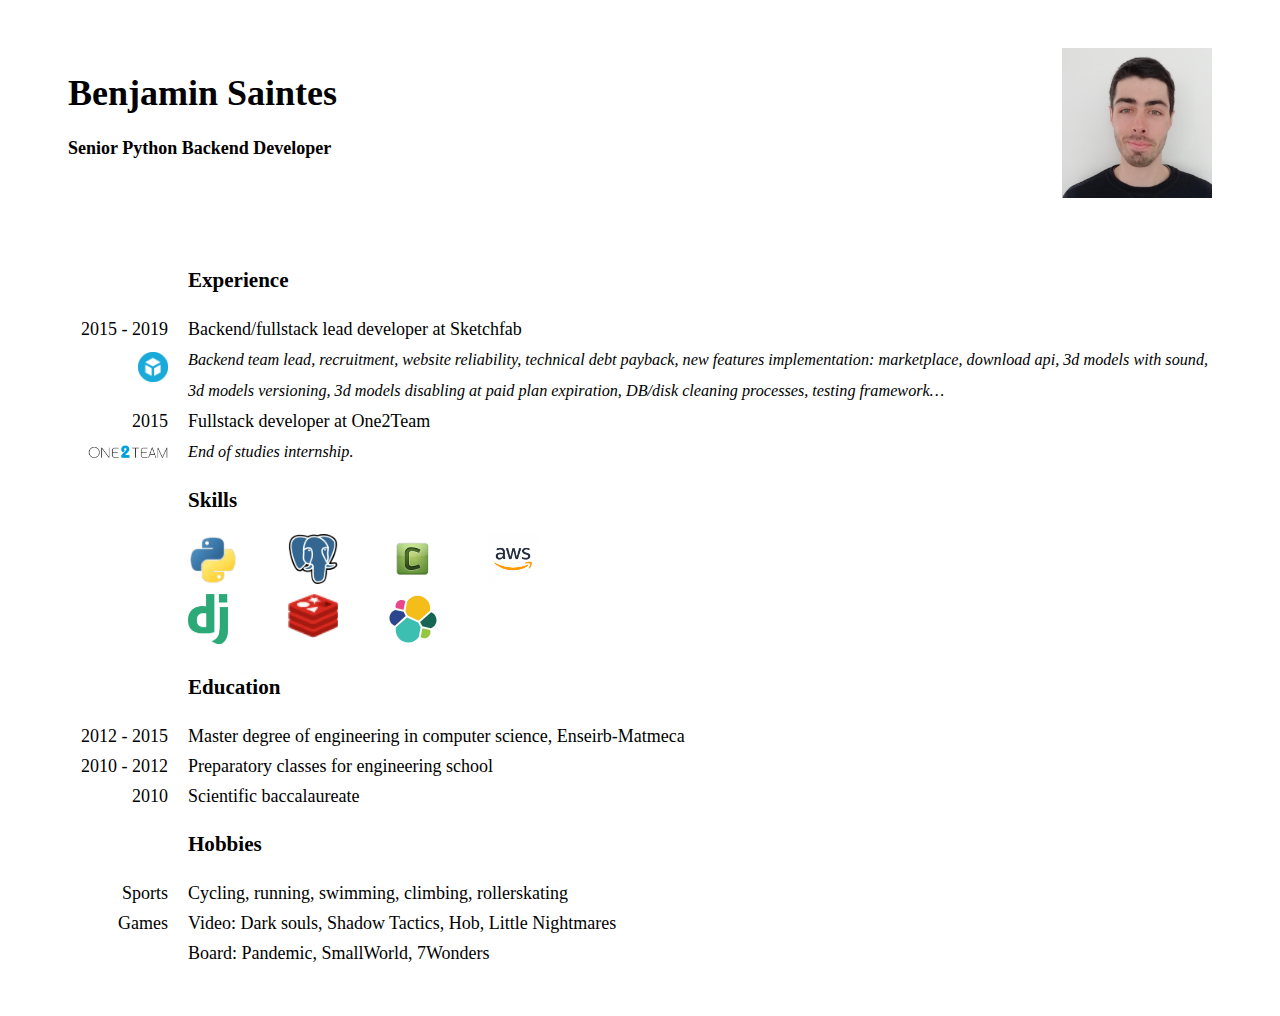
==== cv-eng-pdf.html @ f1899598 "Adds english cv" ====
<!DOCTYPE html>
<html>
<head>
    <title>Benjamin Saintes</title>
    <link rel="stylesheet" type="text/css" href="css/cv/style-pdf.css">
    <link rel="icon" href="favicon.ico">
    <link href="https://fonts.googleapis.com/css?family=Raleway:400,300,600" rel="stylesheet" type="text/css">
</head>
<body>
    <div class="header">
        <div class="title">
            <h1>Benjamin Saintes</h1>
            <h4>Senior Python Backend Developer</h1>
        </div>
        <div class="picture"></div>
    </div>
    <div class="content">
        <div class="experience">
            <h3>Experience</h3>
            <div class="line">
                <div class="date">
                    <span>2015 - 2019</span>
                    <div class="company-logo sketchfab"></div>
                </div>
                <div>Backend/fullstack lead developer at Sketchfab<br><i>Backend team lead, recruitment, website reliability, technical debt payback, new features implementation: marketplace, download api, 3d models with sound, 3d models versioning, 3d models disabling at paid plan expiration, DB/disk cleaning processes, testing framework&hellip;</i></div>
            </div>
            <div class="line">
                <div class="date">
                    <span>2015</span>
                    <div class="company-logo one2team"></div>
                </div>
                <div>Fullstack developer at One2Team<br><i>End of studies internship.</i></div>
            </div>
        </div>
        <div class="skills">
            <h3>Skills</h3>
            <div class="line">
                <span class="date"></span>
                <div class="skill-logos">
                    <div class="python"></div>
                    <div class="django"></div>
                    <div class="postgresql"></div>
                    <div class="redis"></div>
                    <div class="celery"></div>
                    <div class="elasticsearch"></div>
                    <div class="aws"></div>
                </div>
            </div>
        </div>
        <div class="education">
            <h3>Education</h3>
            <div class="line">
                <span class="date">2012 - 2015</span>
                <div>Master degree of engineering in computer science, Enseirb-Matmeca</div>
            </div>
            <div class="line">
                <span class="date">2010 - 2012</span>
                <div>Preparatory classes for engineering school</div>
            </div>
            <div class="line">
                <span class="date">2010</span>
                <div>Scientific baccalaureate</div>
            </div>
        </div>
        <div class="hobbies">
            <h3>Hobbies</h3>
            <div class="line">
                <span class="date">Sports</span>
                <div>Cycling, running, swimming, climbing, rollerskating</div>
            </div>
            <div class="line">
                <span class="date">Games</span>
                <div>
                    <span>Video: Dark souls, Shadow Tactics, Hob, Little Nightmares</span><br>
                    <span>Board: Pandemic, SmallWorld, 7Wonders</span>
                </div>
            </div>
        </div>
    </div>
</body>
</html>
---- css/cv/style-pdf.css ----
body {
    padding: 40px 60px;
    font-size: 18px;
}

.header {
    display: flex;
    margin-bottom: 70px;
}

.title {
    flex-grow: 1;
}

.picture {
    width: 150px;
    height: 150px;
    background: url(../../resources/profile.jpg);
    background-size: cover;
}

h3 {
    padding-left: 120px;
}

.line {
    display: flex;
    line-height: 30px;
}

.line .date {
    min-width: 100px;
    margin-right: 20px;
    display: flex;
    flex-direction: column;
    align-items: flex-end;
}

.line i {
    font-size: 0.9em;
}

.skill-logos {
    display: flex;
    flex-direction: column;
    height: 120px;
    flex-wrap: wrap;
}

.skill-logos div {
    width: 50px;
    height: 50px;
    background-size: cover;
    margin-right: 50px;
    margin-bottom: 10px;
}

.python {
    background-image: url(../../resources/logos/python.png);
}
.django {
    background-image: url(../../resources/logos/django.png);
}
.skills .django {
    width: 40px;
}
.postgresql {
    background-image: url(../../resources/logos/postgresql.png);
}
.redis {
    background-image: url(../../resources/logos/redis.png);
}
.skills .redis {
    height: 44px;
}
.celery {
    background-image: url(../../resources/logos/celery.png);
}
.elasticsearch {
    background-image: url(../../resources/logos/elasticsearch.svg);
}
.aws {
    background-image: url(../../resources/logos/aws.png);
}
.skills .aws {
    witdh: 30px;
}

.company-logo {
    background-size: cover;
}

.company-logo.one2team {
    background-image: url(../../resources/logos/one2team.png);
    width: 80px;
    height: 26px;
}
.company-logo.sketchfab {
    background-image: url(../../resources/logos/sketchfab.png);
    width: 30px;
    height: 30px;
    margin-top: 8px;
}
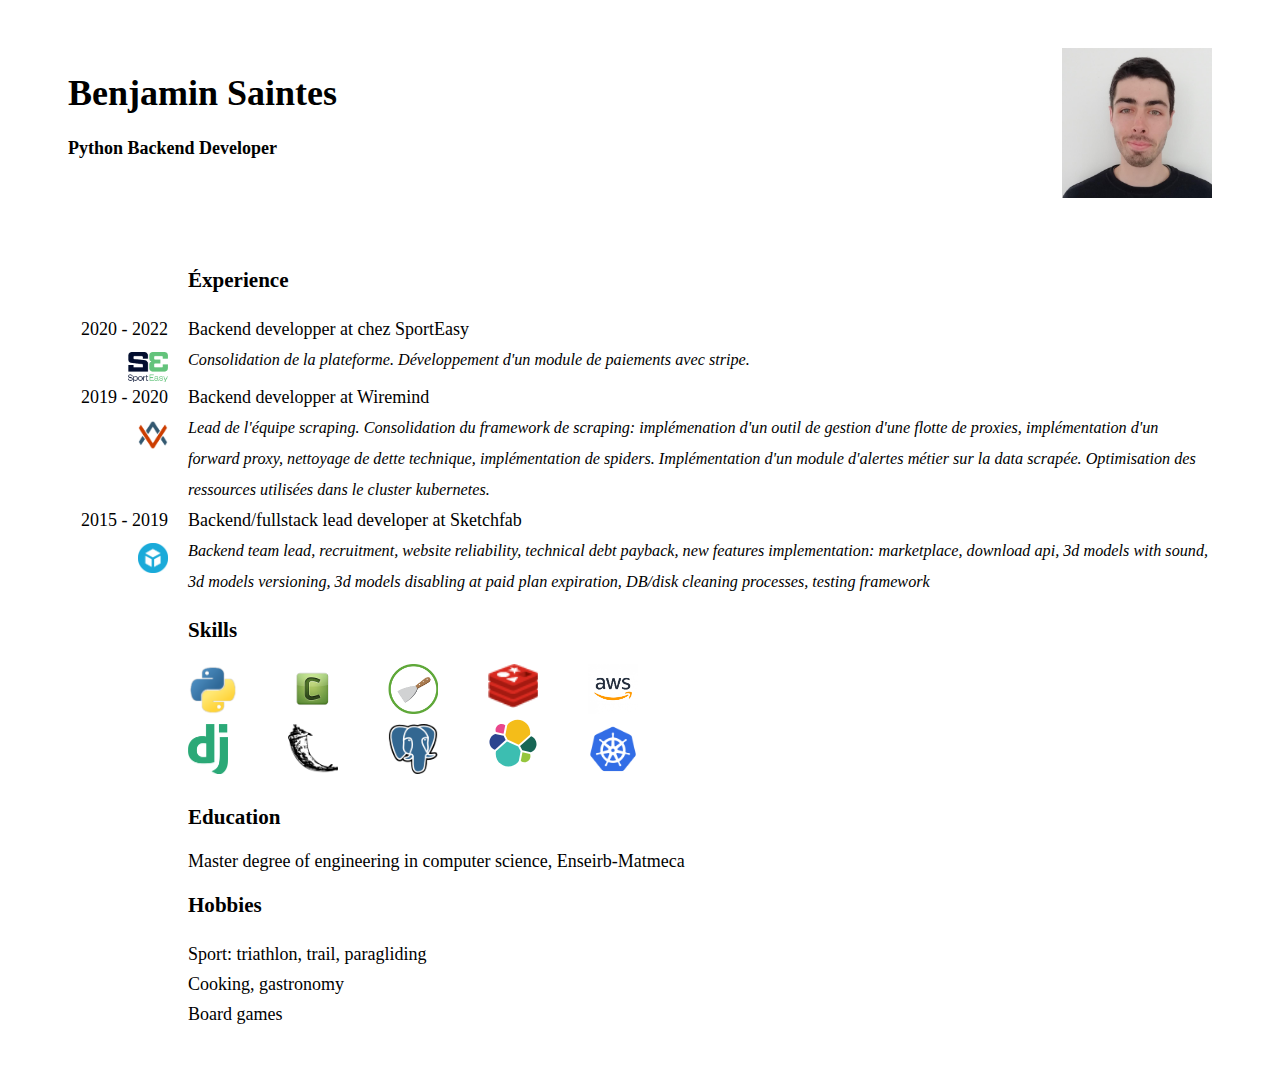
==== commit 0638c2bd: "Add SportEasy" ====
--- a/cv-eng-pdf.html
+++ b/cv-eng-pdf.html
@@ -3,78 +3,68 @@
 <head>
     <title>Benjamin Saintes</title>
     <link rel="stylesheet" type="text/css" href="css/cv/style-pdf.css">
-    <link rel="icon" href="favicon.ico">
+    <link rel="icon" href="resources/favicon.ico">
     <link href="https://fonts.googleapis.com/css?family=Raleway:400,300,600" rel="stylesheet" type="text/css">
 </head>
 <body>
     <div class="header">
         <div class="title">
             <h1>Benjamin Saintes</h1>
-            <h4>Senior Python Backend Developer</h1>
+            <h4>Python Backend Developer</h1>
         </div>
         <div class="picture"></div>
     </div>
     <div class="content">
-        <div class="experience">
-            <h3>Experience</h3>
+        <div class="experience dates">
+            <h3>Éxperience</h3>
+            <div class="line">
+                <div class="date">
+                    <span>2020 - 2022</span>
+                    <div class="company-logo sporteasy"></div>
+                </div>
+                <div>Backend developper at chez SportEasy<br><i>Consolidation de la plateforme. Développement d'un module de paiements avec stripe.</i></div>
+            </div>
+            <div class="line">
+                <div class="date">
+                    <span>2019 - 2020</span>
+                    <div class="company-logo wiremind"></div>
+                </div>
+                <div>Backend developper at Wiremind<br><i>Lead de l'équipe scraping. Consolidation du framework de scraping: implémenation d'un outil de gestion d'une flotte de proxies, implémentation d'un forward proxy, nettoyage de dette technique, implémentation de spiders. Implémentation d'un module d'alertes métier sur la data scrapée. Optimisation des ressources utilisées dans le cluster kubernetes.</i></div>
+            </div>
             <div class="line">
                 <div class="date">
                     <span>2015 - 2019</span>
                     <div class="company-logo sketchfab"></div>
                 </div>
-                <div>Backend/fullstack lead developer at Sketchfab<br><i>Backend team lead, recruitment, website reliability, technical debt payback, new features implementation: marketplace, download api, 3d models with sound, 3d models versioning, 3d models disabling at paid plan expiration, DB/disk cleaning processes, testing framework&hellip;</i></div>
-            </div>
-            <div class="line">
-                <div class="date">
-                    <span>2015</span>
-                    <div class="company-logo one2team"></div>
-                </div>
-                <div>Fullstack developer at One2Team<br><i>End of studies internship.</i></div>
+                <div>Backend/fullstack lead developer at Sketchfab<br><i>Backend team lead, recruitment, website reliability, technical debt payback, new features implementation: marketplace, download api, 3d models with sound, 3d models versioning, 3d models disabling at paid plan expiration, DB/disk cleaning processes, testing framework</i></div>
             </div>
         </div>
-        <div class="skills">
+        <div class="skills no-dates">
             <h3>Skills</h3>
             <div class="line">
-                <span class="date"></span>
                 <div class="skill-logos">
-                    <div class="python"></div>
-                    <div class="django"></div>
-                    <div class="postgresql"></div>
-                    <div class="redis"></div>
-                    <div class="celery"></div>
-                    <div class="elasticsearch"></div>
-                    <div class="aws"></div>
+                    <div class="python" title="python"></div>
+                    <div class="django" title="django"></div>
+                    <div class="celery" title="celery"></div>
+                    <div class="flask" title="flask"></div>
+                    <div class="scrapy" title="scrapy"></div>
+                    <div class="postgresql" title="postgresql"></div>
+                    <div class="redis" title="redis"></div>
+                    <div class="elasticsearch" title="elasticsearch"></div>
+                    <div class="aws" title="aws"></div>
+                    <div class="kubernetes" title="kubernetes"></div>
                 </div>
             </div>
         </div>
-        <div class="education">
+        <div class="education no-dates">
             <h3>Education</h3>
-            <div class="line">
-                <span class="date">2012 - 2015</span>
-                <div>Master degree of engineering in computer science, Enseirb-Matmeca</div>
-            </div>
-            <div class="line">
-                <span class="date">2010 - 2012</span>
-                <div>Preparatory classes for engineering school</div>
-            </div>
-            <div class="line">
-                <span class="date">2010</span>
-                <div>Scientific baccalaureate</div>
-            </div>
+            <div>Master degree of engineering in computer science, Enseirb-Matmeca</div>
         </div>
-        <div class="hobbies">
+        <div class="hobbies no-dates">
             <h3>Hobbies</h3>
-            <div class="line">
-                <span class="date">Sports</span>
-                <div>Cycling, running, swimming, climbing, rollerskating</div>
-            </div>
-            <div class="line">
-                <span class="date">Games</span>
-                <div>
-                    <span>Video: Dark souls, Shadow Tactics, Hob, Little Nightmares</span><br>
-                    <span>Board: Pandemic, SmallWorld, 7Wonders</span>
-                </div>
-            </div>
+            <div class="line">Sport: triathlon, trail, paragliding</div>
+            <div class="line">Cooking, gastronomy</div>
+            <div class="line">Board games</div>
         </div>
     </div>
 </body>
--- a/css/cv/style-pdf.css
+++ b/css/cv/style-pdf.css
@@ -19,7 +19,11 @@
     background-size: cover;
 }
 
-h3 {
+.dates h3 {
+    padding-left: 120px;
+}
+
+.no-dates {
     padding-left: 120px;
 }
 
@@ -85,19 +89,30 @@
 .skills .aws {
     witdh: 30px;
 }
+.kubernetes {
+    background-image: url(../../resources/logos/kubernetes.png);
+}
+.scrapy {
+    background-image: url(../../resources/logos/scrapy.png);
+}
+.flask {
+    background-image: url(../../resources/logos/flask.png);
+}
 
 .company-logo {
     background-size: cover;
-}
-
-.company-logo.one2team {
-    background-image: url(../../resources/logos/one2team.png);
-    width: 80px;
-    height: 26px;
-}
-.company-logo.sketchfab {
-    background-image: url(../../resources/logos/sketchfab.png);
     width: 30px;
     height: 30px;
     margin-top: 8px;
 }
+
+.company-logo.sketchfab {
+    background-image: url(../../resources/logos/sketchfab.png);
+}
+.company-logo.wiremind {
+    background-image: url(../../resources/logos/wiremind.png);
+}
+.company-logo.sporteasy {
+    background-image: url(../../resources/logos/sporteasy.png);
+    width: 40px;
+}
